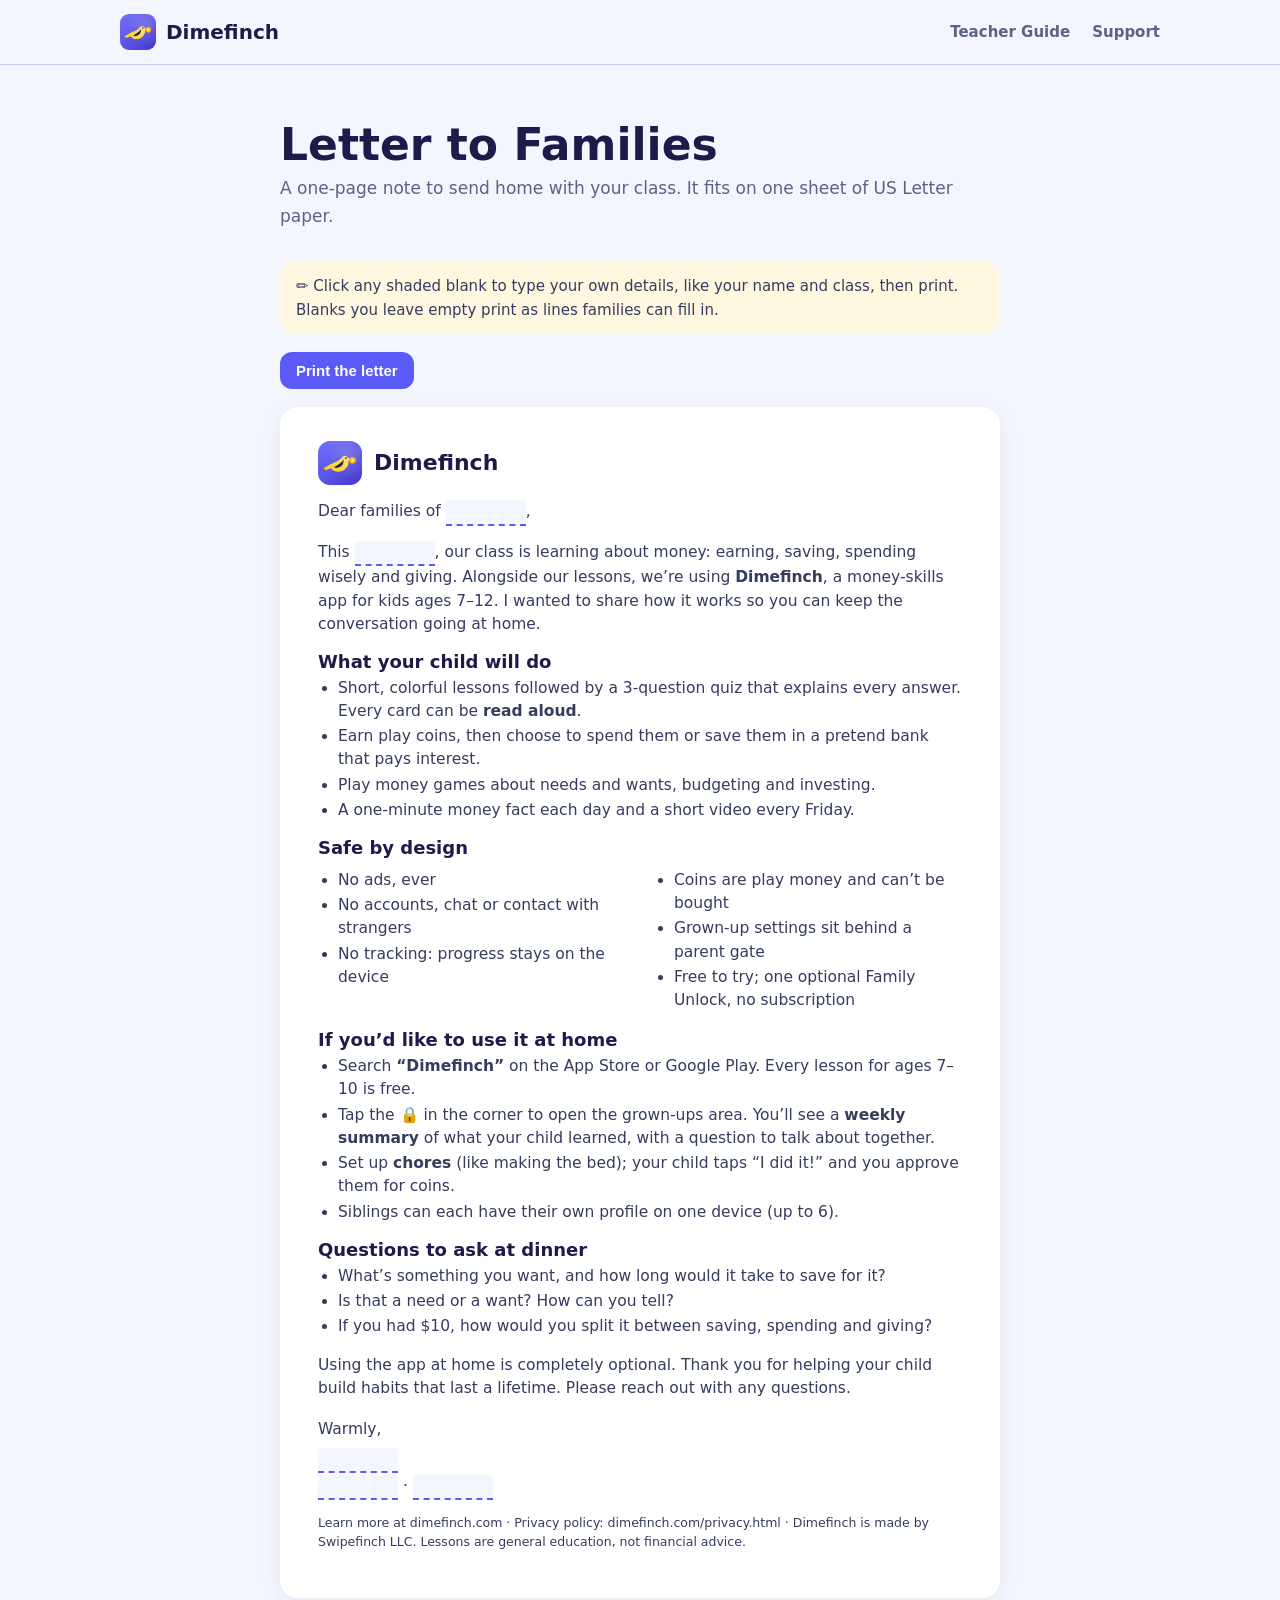
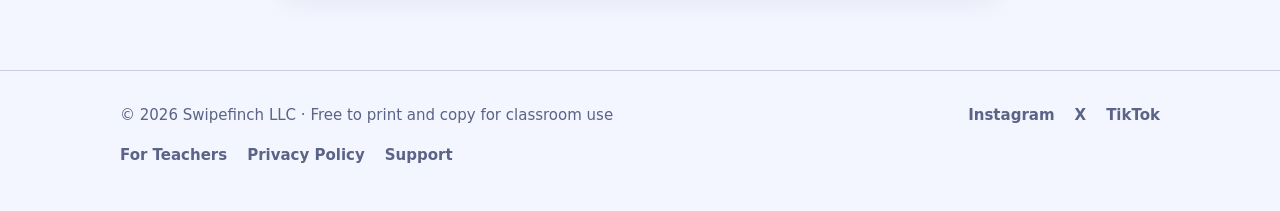
==== parent-letter.html @ 8407b952 "Teacher guide: worksheets, letter to families, multi-player tips" ====
<!doctype html>
<html lang="en">
<head>
  <meta charset="utf-8">
  <meta name="viewport" content="width=device-width, initial-scale=1">
  <title>Letter to Families · Dimefinch</title>
  <meta name="description" content="A printable one-page letter teachers can send home to introduce Dimefinch, the money-skills app for kids 7–12.">
  <link rel="icon" href="favicon.png">
  <link rel="stylesheet" href="style.css">
  <style>
    :root { --ink: #1E1B4B; --line: #C9CBE8; --brand: #5B5BF7; }
    .tip { background: #FFF7E0; border-radius: 14px; padding: 12px 16px; font-size: 15px; margin: 0 0 18px; }
    .print { display: inline-block; padding: 10px 16px; border-radius: 12px; background: var(--brand); color: #fff; font-weight: 800; border: 0; font-size: 15px; cursor: pointer; margin-bottom: 18px; }
    .letter { background: #fff; border-radius: 18px; padding: 34px 38px; box-shadow: 0 6px 24px rgba(30, 27, 75, 0.06); color: var(--ink); font-size: 15.5px; line-height: 1.5; }
    .letter .top { display: flex; align-items: center; gap: 12px; margin-bottom: 14px; }
    .letter .top img { width: 44px; height: 44px; border-radius: 12px; }
    .letter .top b { font-size: 22px; }
    .letter h2 { font-size: 18px; margin: 16px 0 4px; }
    .letter ul { margin: 4px 0 0; padding-left: 20px; }
    .letter li { margin: 2px 0; }
    .edit { border-bottom: 2px dashed var(--brand); padding: 0 4px; min-width: 80px; display: inline-block; outline: none; background: #F3F5FF; border-radius: 4px 4px 0 0; }
    .edit:focus { background: #E8EAFF; }
    .two { display: grid; grid-template-columns: 1fr 1fr; gap: 0 28px; }
    .sign { margin-top: 18px; }
    .small { font-size: 12.5px; color: #55597a; margin-top: 14px; }
    @media (max-width: 640px) { .letter { padding: 22px 18px; } .two { grid-template-columns: 1fr; } }
    @media print {
      @page { size: letter; margin: 0.5in; }
      header.nav, footer, .noprint { display: none !important; }
      body { background: #fff; }
      main.doc { max-width: none; padding: 0; margin: 0; }
      .letter { box-shadow: none; padding: 0; border-radius: 0; font-size: 13.5px; line-height: 1.42; }
      .letter h2 { font-size: 15.5px; margin-top: 11px; }
      .edit { background: none; border-bottom: none; padding: 0; min-width: 0; }
      .edit:empty { border-bottom: 1.5px solid var(--ink); min-width: 140px; }
      .two { grid-template-columns: 1fr 1fr; }
    }
  </style>
</head>
<body>

<header class="nav">
  <div class="wrap">
    <a class="brand" href="index.html"><img src="icon.png" alt="">Dimefinch</a>
    <nav class="nav-links">
      <a href="teachers.html">Teacher Guide</a>
      <a href="support.html">Support</a>
    </nav>
  </div>
</header>

<main class="doc">
  <div class="noprint">
    <h1>Letter to Families</h1>
    <p class="updated">A one-page note to send home with your class. It fits on one sheet of US Letter paper.</p>
    <p class="tip">✏️ Click any shaded blank to type your own details, like your name and class, then print. Blanks you leave empty print as lines families can fill in.</p>
    <button class="print" onclick="window.print()">Print the letter</button>
  </div>

  <article class="letter">
    <div class="top"><img src="icon.png" alt=""><b>Dimefinch</b></div>

    <p>Dear families of <span class="edit" contenteditable="true" aria-label="Class or grade"></span>,</p>

    <p>This <span class="edit" contenteditable="true" aria-label="Month or term"></span>, our class is learning about money: earning, saving, spending wisely and giving. Alongside our lessons, we’re using <strong>Dimefinch</strong>, a money-skills app for kids ages 7–12. I wanted to share how it works so you can keep the conversation going at home.</p>

    <h2>What your child will do</h2>
    <ul>
      <li>Short, colorful lessons followed by a 3-question quiz that explains every answer. Every card can be <strong>read aloud</strong>.</li>
      <li>Earn play coins, then choose to spend them or save them in a pretend bank that pays interest.</li>
      <li>Play money games about needs and wants, budgeting and investing.</li>
      <li>A one-minute money fact each day and a short video every Friday.</li>
    </ul>

    <h2>Safe by design</h2>
    <div class="two">
      <ul>
        <li>No ads, ever</li>
        <li>No accounts, chat or contact with strangers</li>
        <li>No tracking: progress stays on the device</li>
      </ul>
      <ul>
        <li>Coins are play money and can’t be bought</li>
        <li>Grown-up settings sit behind a parent gate</li>
        <li>Free to try; one optional Family Unlock, no subscription</li>
      </ul>
    </div>

    <h2>If you’d like to use it at home</h2>
    <ul>
      <li>Search <strong>“Dimefinch”</strong> on the App Store or Google Play. Every lesson for ages 7–10 is free.</li>
      <li>Tap the 🔒 in the corner to open the grown-ups area. You’ll see a <strong>weekly summary</strong> of what your child learned, with a question to talk about together.</li>
      <li>Set up <strong>chores</strong> (like making the bed); your child taps “I did it!” and you approve them for coins.</li>
      <li>Siblings can each have their own profile on one device (up to 6).</li>
    </ul>

    <h2>Questions to ask at dinner</h2>
    <ul>
      <li>What’s something you want, and how long would it take to save for it?</li>
      <li>Is that a need or a want? How can you tell?</li>
      <li>If you had $10, how would you split it between saving, spending and giving?</li>
    </ul>

    <p>Using the app at home is completely optional. Thank you for helping your child build habits that last a lifetime. Please reach out with any questions.</p>

    <div class="sign">
      <p style="margin:0">Warmly,</p>
      <p style="margin:6px 0 0"><span class="edit" contenteditable="true" aria-label="Teacher name"></span></p>
      <p style="margin:2px 0 0"><span class="edit" contenteditable="true" aria-label="School"></span> · <span class="edit" contenteditable="true" aria-label="Email or phone"></span></p>
    </div>

    <p class="small">Learn more at dimefinch.com · Privacy policy: dimefinch.com/privacy.html · Dimefinch is made by Swipefinch LLC. Lessons are general education, not financial advice.</p>
  </article>
</main>

<footer>
  <div class="wrap">
    <span>© 2026 Swipefinch LLC · Free to print and copy for classroom use</span>
    <nav class="social" aria-label="Dimefinch on social media"><a href="https://instagram.com/dimefinch" rel="noopener">Instagram</a><a href="https://x.com/dimefinch" rel="noopener">X</a><a href="https://www.tiktok.com/@dimefinch" rel="noopener">TikTok</a></nav>
    <nav><a href="teachers.html">For Teachers</a><a href="privacy.html">Privacy Policy</a><a href="support.html">Support</a></nav>
  </div>
</footer>

</body>
</html>
---- style.css ----
:root {
  --bg: #F3F5FF;
  --card: #FFFFFF;
  --ink: #1B2140;
  --sub: #5B6386;
  --line: #E3E7F5;
  --primary: #5B5BF7;
  --primary-dark: #3E3ED6;
  --gold: #F59E0B;
  --gold-soft: #FEF3C7;
  --green: #16A34A;
  --green-soft: #DCFCE7;
  --radius: 20px;
  --shadow: 0 6px 24px rgba(27, 33, 64, 0.08);
}

* { box-sizing: border-box; }

html { scroll-behavior: smooth; }

body {
  margin: 0;
  font-family: ui-rounded, system-ui, -apple-system, "Segoe UI", Roboto, sans-serif;
  color: var(--ink);
  background: var(--bg);
  line-height: 1.6;
  font-size: 17px;
}

a { color: var(--primary-dark); }

img { max-width: 100%; display: block; }

.wrap { max-width: 1080px; margin: 0 auto; padding: 0 20px; }

/* ── Nav ── */
.nav { position: sticky; top: 0; z-index: 10; background: rgba(243, 245, 255, 0.9); backdrop-filter: blur(10px); border-bottom: 1px solid var(--line); }
.nav .wrap { display: flex; align-items: center; justify-content: space-between; height: 64px; }
.brand { display: flex; align-items: center; gap: 10px; font-weight: 900; font-size: 20px; color: var(--ink); text-decoration: none; }
.brand img { width: 36px; height: 36px; border-radius: 9px; }
.nav-links { display: flex; gap: 22px; }
.nav-links a { color: var(--sub); font-weight: 800; text-decoration: none; font-size: 15px; }
.nav-links a:hover { color: var(--primary-dark); }

/* ── Buttons ── */
.btn { display: inline-flex; align-items: center; gap: 10px; padding: 14px 22px; border-radius: 14px; font-weight: 900; text-decoration: none; font-size: 16px; border: 0; }
.btn-dark { background: var(--ink); color: #fff; }
.btn-dark small { display: block; font-size: 11px; font-weight: 700; opacity: 0.75; line-height: 1.1; }
.btn-dark span { line-height: 1.15; text-align: left; }
.btn-dark .icon { font-size: 26px; }
.btn[aria-disabled="true"] { cursor: default; }

/* ── Hero ── */
.hero { padding: 64px 0 56px; background: linear-gradient(135deg, #6D6BFF 0%, #4338CA 100%); color: #fff; }
.hero .wrap { display: grid; grid-template-columns: 1.15fr 0.85fr; gap: 40px; align-items: center; }
.hero h1 { font-size: clamp(36px, 5.5vw, 58px); line-height: 1.05; margin: 0 0 18px; font-weight: 900; letter-spacing: -0.5px; }
.hero h1 em { font-style: normal; color: #FDE68A; }
.hero p.lead { font-size: 19px; color: #E0E1FF; margin: 0 0 28px; max-width: 34ch; }
.badges { display: flex; flex-wrap: wrap; gap: 12px; }
.hero .note { margin-top: 14px; font-size: 14px; color: #C7C8FF; }
.chips { display: flex; flex-wrap: wrap; gap: 8px; margin-top: 26px; }
.chip { background: rgba(255, 255, 255, 0.14); border: 1px solid rgba(255, 255, 255, 0.25); padding: 6px 12px; border-radius: 999px; font-size: 14px; font-weight: 800; }

/* ── Phone mockup ── */
.phone { width: 300px; margin: 0 auto; background: #0F1330; border-radius: 44px; padding: 12px; box-shadow: 0 30px 60px rgba(15, 19, 48, 0.45); }
.screen { background: var(--bg); border-radius: 34px; padding: 18px 14px; color: var(--ink); font-size: 13px; overflow: hidden; }
.s-head { display: flex; align-items: center; gap: 10px; margin-bottom: 12px; }
.s-ava { width: 42px; height: 42px; border-radius: 50%; background: #fff; display: grid; place-items: center; font-size: 22px; box-shadow: var(--shadow); }
.s-name { font-weight: 900; font-size: 16px; }
.s-level { color: var(--sub); font-weight: 700; font-size: 11px; }
.s-bar { height: 6px; background: var(--line); border-radius: 3px; margin-top: 4px; }
.s-bar > i { display: block; height: 100%; width: 62%; background: var(--gold); border-radius: 3px; }
.s-row { display: grid; grid-template-columns: 1fr 1fr; gap: 8px; margin-bottom: 8px; }
.s-tile { border-radius: 14px; padding: 10px; box-shadow: var(--shadow); }
.s-tile b { display: block; font-size: 22px; font-weight: 900; }
.s-tile span { color: var(--sub); font-weight: 800; font-size: 11px; }
.s-next { background: var(--primary); color: #fff; border-radius: 14px; padding: 10px 12px; margin-bottom: 8px; }
.s-next small { color: #C7C8FF; font-weight: 900; letter-spacing: 1px; font-size: 10px; }
.s-next b { display: block; font-size: 15px; }
.s-game { border-radius: 14px; padding: 10px; color: #fff; font-weight: 900; min-height: 64px; display: flex; flex-direction: column; justify-content: space-between; font-size: 12px; }
.s-game .e { font-size: 20px; }

/* ── Sections ── */
section { padding: 72px 0; }
.eyebrow { color: var(--primary); font-weight: 900; letter-spacing: 1.5px; font-size: 13px; text-transform: uppercase; margin: 0 0 8px; }
h2 { font-size: clamp(28px, 4vw, 40px); line-height: 1.15; margin: 0 0 14px; font-weight: 900; }
.section-lead { color: var(--sub); font-size: 18px; max-width: 60ch; margin: 0 0 36px; }

.grid { display: grid; gap: 18px; }
.grid-3 { grid-template-columns: repeat(3, 1fr); }
.grid-2 { grid-template-columns: repeat(2, 1fr); }
.grid-5 { grid-template-columns: repeat(5, 1fr); }

.card { background: var(--card); border-radius: var(--radius); padding: 22px; box-shadow: var(--shadow); }
.card h3 { margin: 6px 0 6px; font-size: 19px; font-weight: 900; }
.card p { margin: 0; color: var(--sub); font-size: 16px; }
.card .e { font-size: 34px; line-height: 1; }

.world { text-align: center; padding: 18px 12px; }
.world .e { font-size: 30px; }
.world h3 { font-size: 15px; margin-top: 8px; }

.game { color: #fff; }
.game p { color: rgba(255, 255, 255, 0.88); }

.ages .card { border-top: 6px solid var(--primary); }
.ages .card:nth-child(2) { border-top-color: var(--gold); }
.ages .card:nth-child(3) { border-top-color: var(--green); }
.ages ul { margin: 10px 0 0; padding-left: 18px; color: var(--sub); }

.alt { background: #fff; }

.parents { display: grid; grid-template-columns: 1fr 1fr; gap: 40px; align-items: center; }
.checks { list-style: none; padding: 0; margin: 0; display: grid; gap: 12px; }
.checks li { display: flex; gap: 12px; align-items: flex-start; background: var(--green-soft); border-radius: 14px; padding: 14px 16px; font-weight: 700; }
.checks li::before { content: "✓"; color: var(--green); font-weight: 900; }

.cta { text-align: center; background: linear-gradient(135deg, #6D6BFF 0%, #4338CA 100%); color: #fff; border-radius: 28px; padding: 56px 24px; }
.cta p { color: #E0E1FF; font-size: 18px; margin: 0 0 26px; }
.cta .badges { justify-content: center; }

/* ── Doc pages (privacy, support) ── */
.doc { max-width: 760px; margin: 0 auto; padding: 56px 20px 72px; }
.doc h1 { font-size: clamp(32px, 5vw, 44px); margin: 0 0 6px; font-weight: 900; line-height: 1.1; }
.doc .updated { color: var(--sub); margin: 0 0 32px; }
.doc h2 { font-size: 22px; margin: 36px 0 10px; }
.doc p, .doc li { color: #353C5E; }
.doc ul { padding-left: 22px; }
.callout { background: var(--gold-soft); border-radius: 16px; padding: 18px 20px; font-weight: 700; }

details { background: #fff; border-radius: 16px; padding: 16px 20px; box-shadow: var(--shadow); margin-bottom: 12px; }
details summary { font-weight: 900; cursor: pointer; font-size: 17px; }
details p { margin: 10px 0 0; }

/* ── Footer ── */
footer { border-top: 1px solid var(--line); padding: 32px 0 44px; color: var(--sub); font-size: 15px; }
footer .wrap { display: flex; flex-wrap: wrap; gap: 16px; justify-content: space-between; align-items: center; }
footer nav { display: flex; gap: 20px; }
footer a { color: var(--sub); font-weight: 800; text-decoration: none; }
footer a:hover { color: var(--primary-dark); }
@media (max-width: 600px) { footer .wrap { flex-direction: column; align-items: flex-start; } }

/* ── Responsive ── */
@media (max-width: 900px) {
  .hero .wrap, .parents { grid-template-columns: 1fr; }
  .grid-5 { grid-template-columns: repeat(3, 1fr); }
  .grid-3 { grid-template-columns: 1fr 1fr; }
}
@media (max-width: 620px) {
  body { font-size: 16px; }
  .nav-links { gap: 14px; }
  .nav-links .hide-sm { display: none; }
  .hero { padding: 44px 0; }
  section { padding: 52px 0; }
  .grid-3, .grid-2 { grid-template-columns: 1fr; }
  .grid-5 { grid-template-columns: 1fr 1fr; }
  .phone { width: 270px; }
}
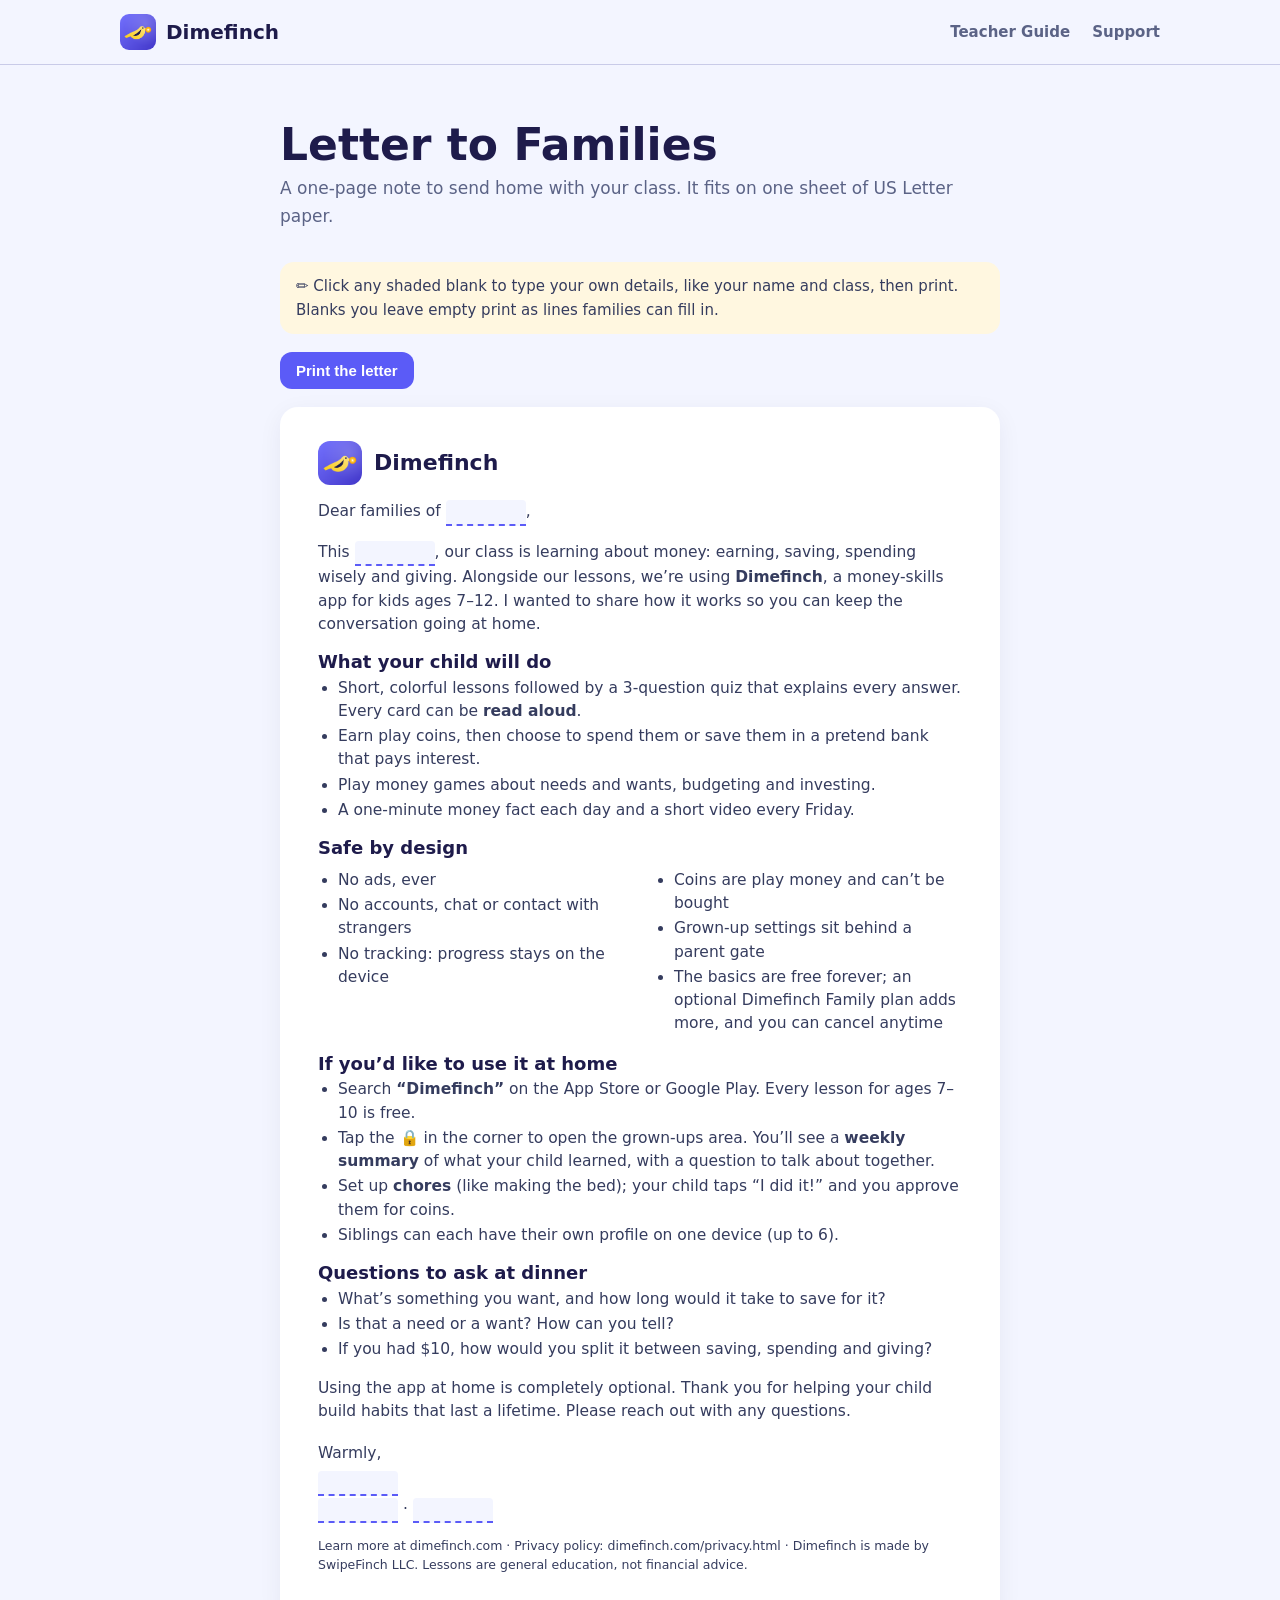
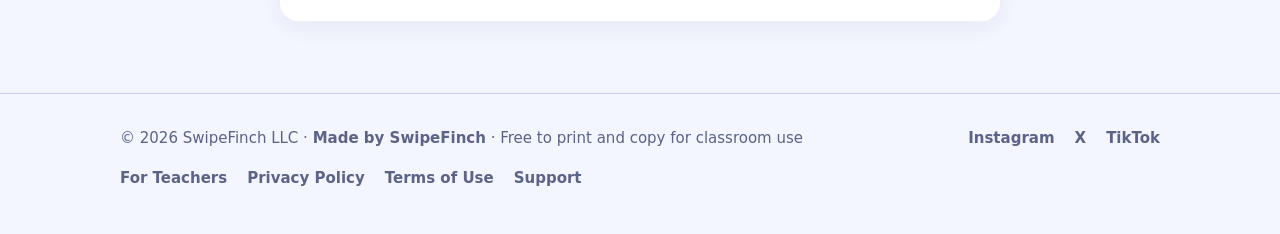
==== commit e03c7500: "Free + Pro pricing, Terms of Use, RevenueCat privacy notes, Made by SwipeFinch" ====
--- a/parent-letter.html
+++ b/parent-letter.html
@@ -82,7 +82,7 @@
       <ul>
         <li>Coins are play money and can’t be bought</li>
         <li>Grown-up settings sit behind a parent gate</li>
-        <li>Free to try; one optional Family Unlock, no subscription</li>
+        <li>The basics are free forever; an optional Dimefinch Family plan adds more, and you can cancel anytime</li>
       </ul>
     </div>
 
@@ -109,15 +109,15 @@
       <p style="margin:2px 0 0"><span class="edit" contenteditable="true" aria-label="School"></span> · <span class="edit" contenteditable="true" aria-label="Email or phone"></span></p>
     </div>
 
-    <p class="small">Learn more at dimefinch.com · Privacy policy: dimefinch.com/privacy.html · Dimefinch is made by Swipefinch LLC. Lessons are general education, not financial advice.</p>
+    <p class="small">Learn more at dimefinch.com · Privacy policy: dimefinch.com/privacy.html · Dimefinch is made by SwipeFinch LLC. Lessons are general education, not financial advice.</p>
   </article>
 </main>
 
 <footer>
   <div class="wrap">
-    <span>© 2026 Swipefinch LLC · Free to print and copy for classroom use</span>
+    <span>© 2026 SwipeFinch LLC · <a href="https://swipefinch.com" rel="noopener">Made by SwipeFinch</a> · Free to print and copy for classroom use</span>
     <nav class="social" aria-label="Dimefinch on social media"><a href="https://instagram.com/dimefinch" rel="noopener">Instagram</a><a href="https://x.com/dimefinch" rel="noopener">X</a><a href="https://www.tiktok.com/@dimefinch" rel="noopener">TikTok</a></nav>
-    <nav><a href="teachers.html">For Teachers</a><a href="privacy.html">Privacy Policy</a><a href="support.html">Support</a></nav>
+    <nav><a href="teachers.html">For Teachers</a><a href="privacy.html">Privacy Policy</a><a href="terms.html">Terms of Use</a><a href="support.html">Support</a></nav>
   </div>
 </footer>
 
--- a/style.css
+++ b/style.css
@@ -156,3 +156,15 @@
   .grid-5 { grid-template-columns: 1fr 1fr; }
   .phone { width: 270px; }
 }
+
+/* Pricing */
+.price-grid { max-width: 880px; }
+.price-card { display: flex; flex-direction: column; }
+.price-card.family { border: 2px solid var(--primary); }
+.price-card .price { font-size: 40px; font-weight: 900; letter-spacing: -0.02em; margin: 6px 0 4px; }
+.price-card .price small { font-size: 15px; font-weight: 700; color: var(--sub); margin-left: 6px; letter-spacing: 0; }
+.price-card .tag { margin: 0 0 10px; }
+.price-card ul { margin: 8px 0 0; padding-left: 18px; color: var(--sub); display: grid; gap: 6px; }
+.fine { color: var(--sub); font-size: 14px; max-width: 75ch; margin-top: 20px; }
+.made { color: inherit; font-weight: 800; }
+footer nav { flex-wrap: wrap; row-gap: 10px; } footer nav a { white-space: nowrap; }
